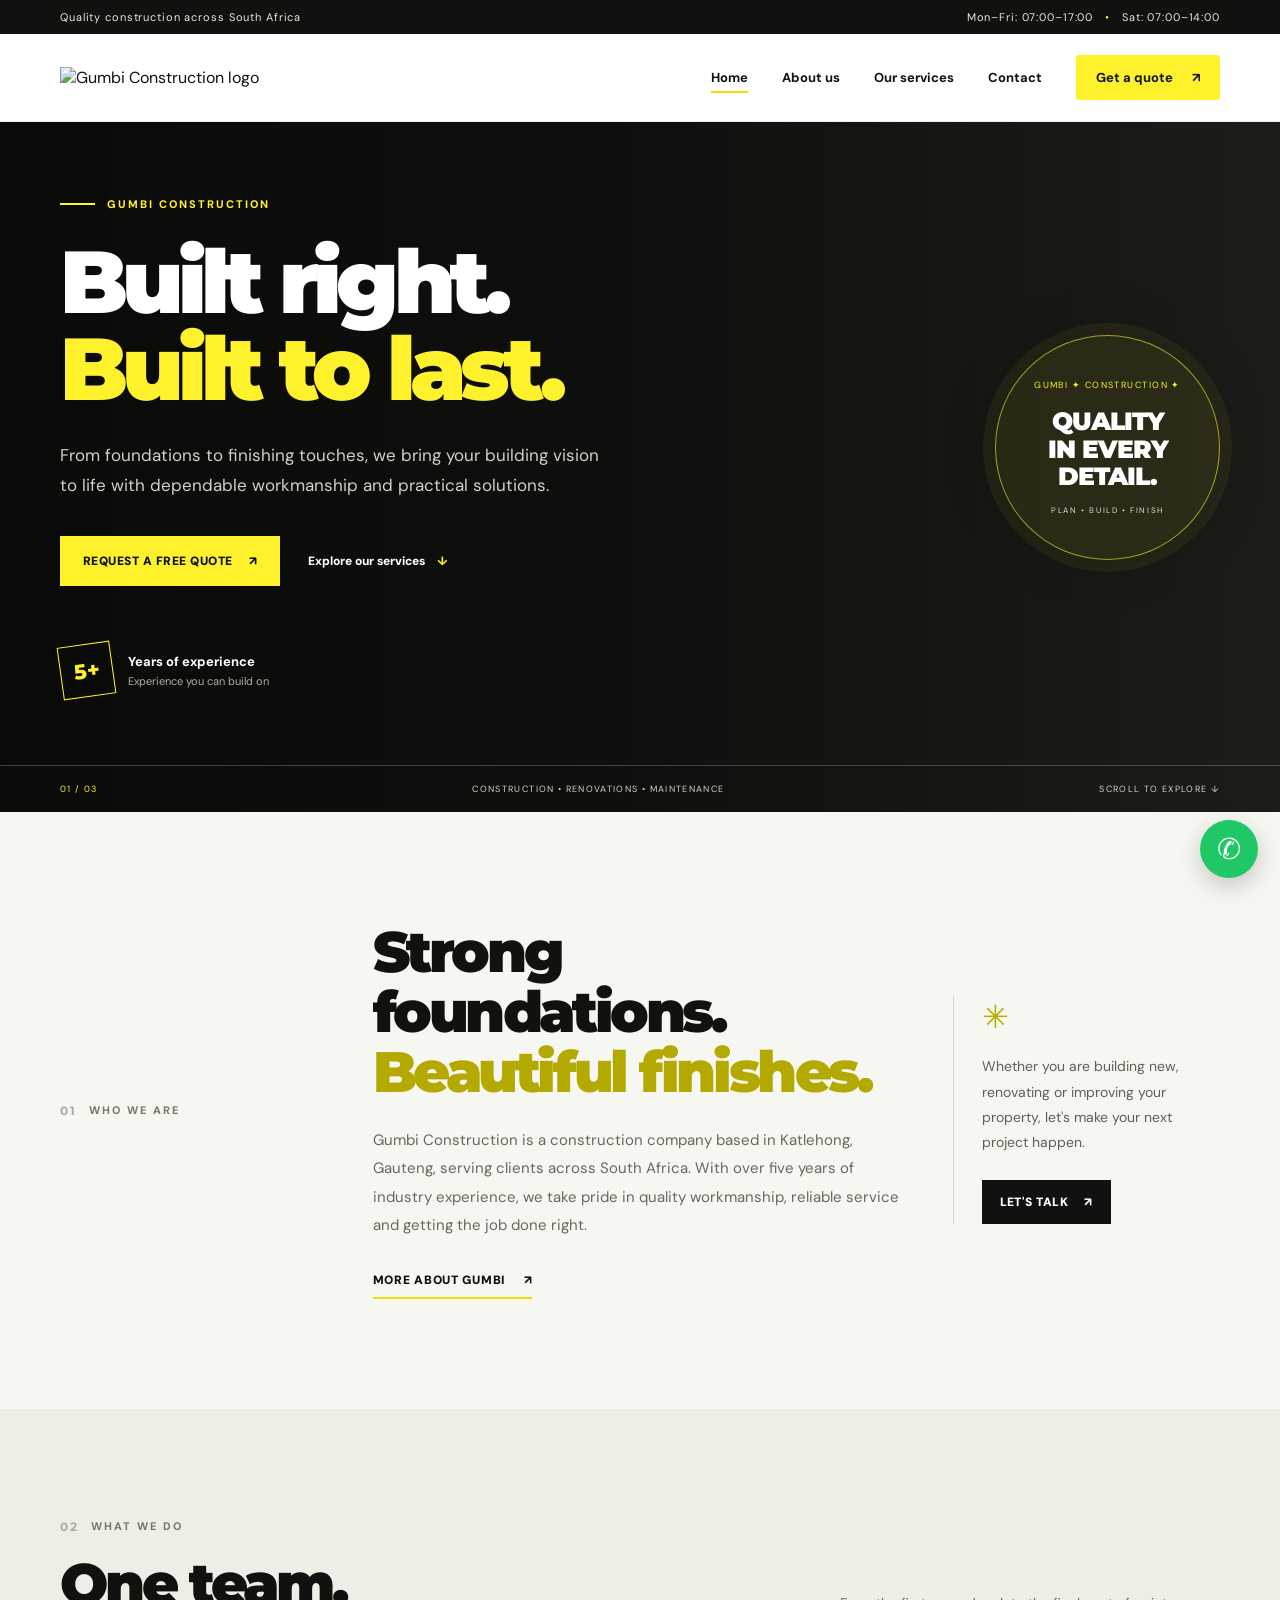
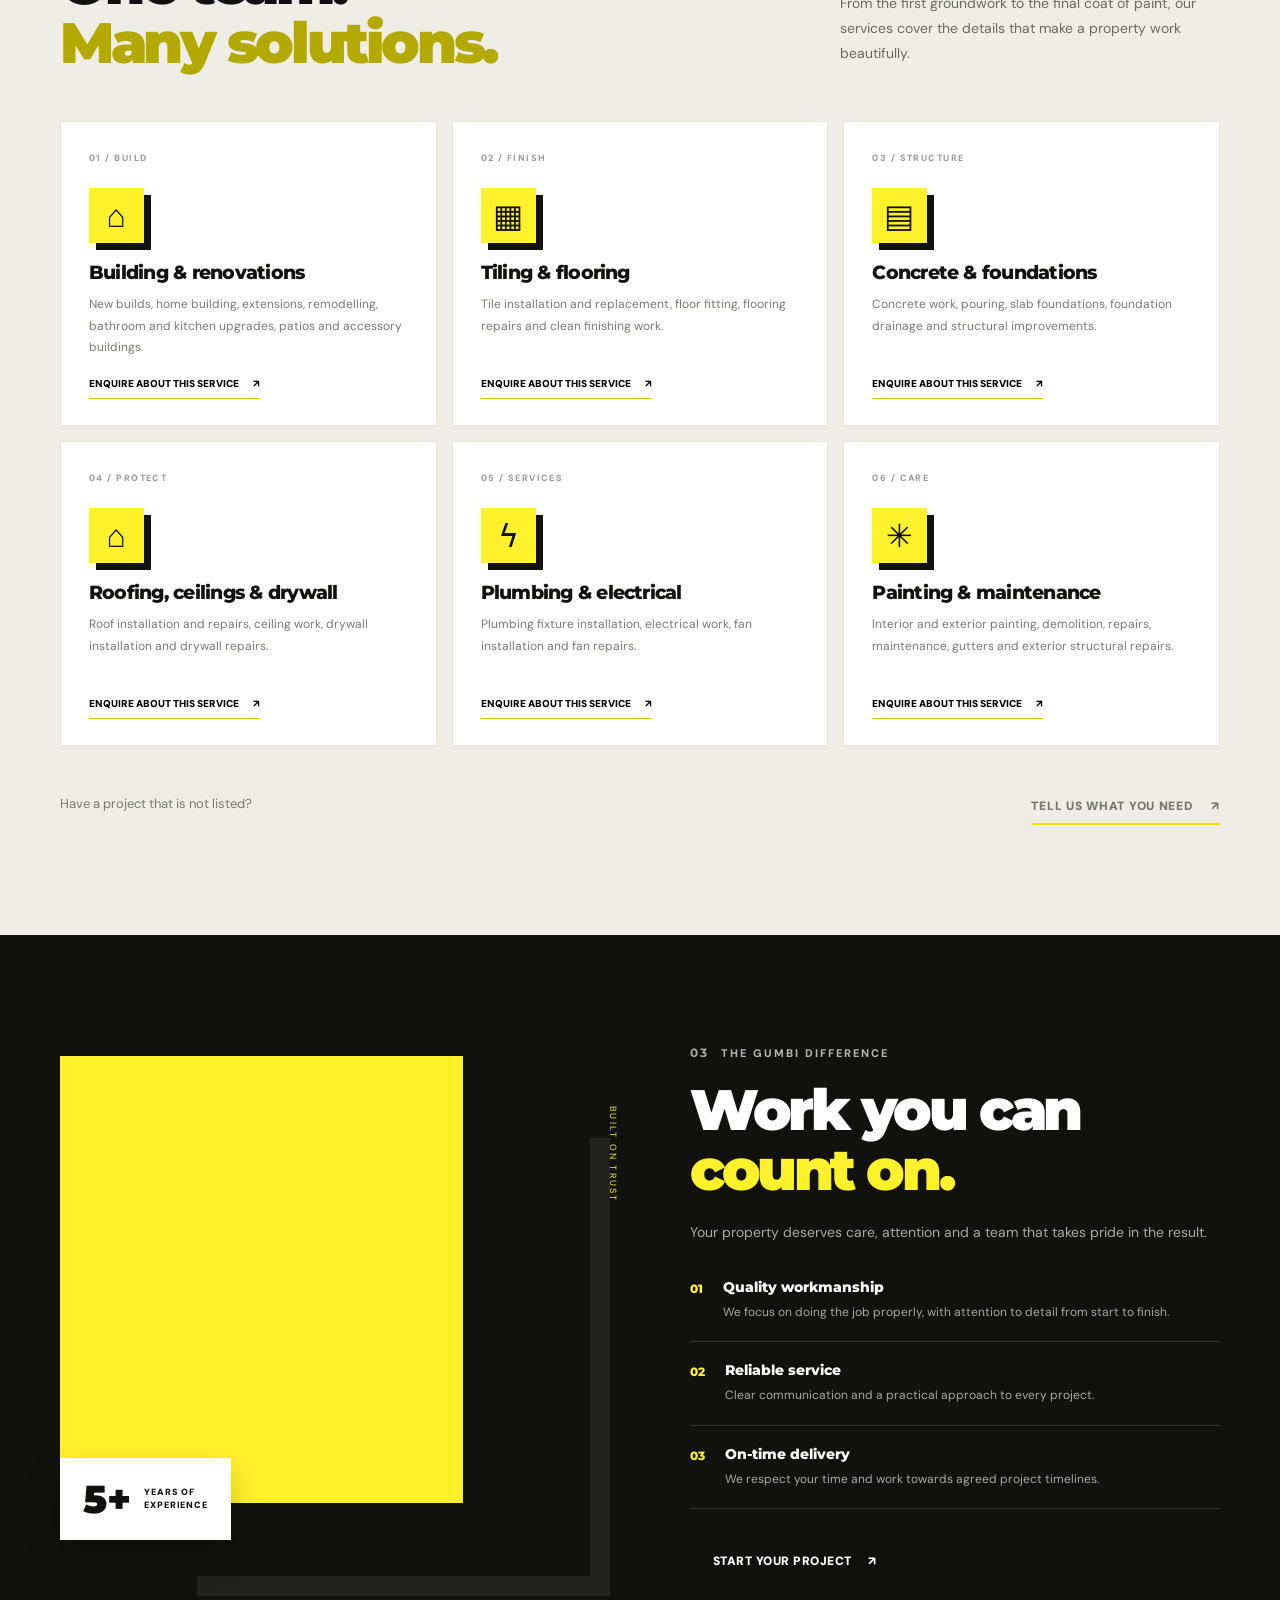
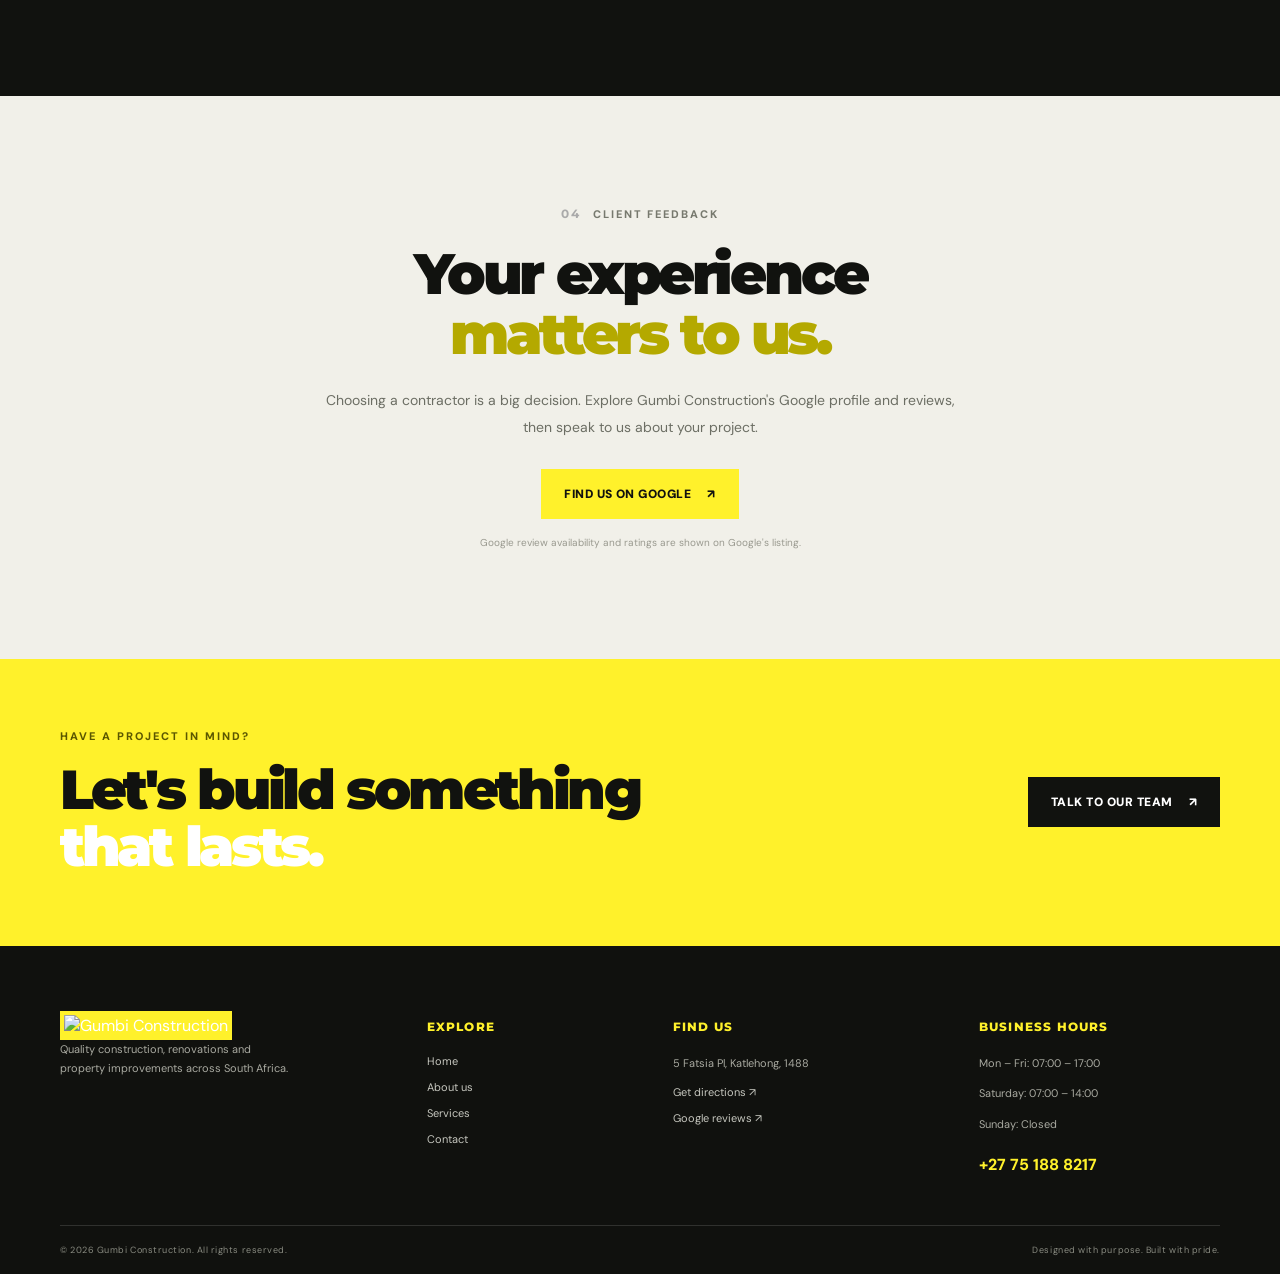
==== index.html @ 424a727c "commit commit" ====
<!DOCTYPE html>
<html lang="en">
<head>
  <meta charset="UTF-8">
  <meta name="viewport" content="width=device-width, initial-scale=1.0">
  <meta name="description" content="Gumbi Construction delivers quality building, renovations, tiling, paving, roofing, plumbing and maintenance across South Africa. Based in Katlehong, Gauteng.">
  <meta name="theme-color" content="#fff12b">
  <title>Gumbi Construction | Built Right. Built to Last.</title>
  <link rel="preconnect" href="https://fonts.googleapis.com">
  <link rel="preconnect" href="https://fonts.gstatic.com" crossorigin>
  <link href="https://fonts.googleapis.com/css2?family=DM+Sans:wght@400;500;600;700;800&family=Montserrat:wght@600;700;800;900&display=swap" rel="stylesheet">
  <link rel="stylesheet" href="style.css">
</head>
<body>
  <div class="top-strip"><div class="container top-inner"><span>Quality construction across South Africa</span><span>Mon–Fri: 07:00–17:00 <i>•</i> Sat: 07:00–14:00</span></div></div>
  <header class="site-header">
    <div class="container nav-wrap">
      <a class="brand" href="index.html" aria-label="Gumbi Construction home"><img src="assets/gumbi-logo.png" alt="Gumbi Construction logo"></a>
      <button class="menu-toggle" aria-label="Open navigation" aria-expanded="false"><span></span><span></span><span></span></button>
      <nav class="main-nav">
        <a class="active" href="index.html">Home</a><a href="about.html">About us</a><a href="#services">Our services</a><a href="contact.html">Contact</a>
        <a class="nav-cta wa-link" href="#">Get a quote <span>↗</span></a>
      </nav>
    </div>
  </header>

  <main>
    <section class="hero">
      <div class="hero-shade"></div>
      <div class="container hero-content">
        <div class="hero-copy reveal">
          <span class="eyebrow"><span class="eyebrow-line"></span> GUMBI CONSTRUCTION</span>
          <h1>Built right.<br><em>Built to last.</em></h1>
          <p>From foundations to finishing touches, we bring your building vision to life with dependable workmanship and practical solutions.</p>
          <div class="hero-actions"><a class="btn btn-yellow wa-link" href="#">Request a free quote <span>↗</span></a><a class="text-link" href="#services">Explore our services <span>↓</span></a></div>
          <div class="hero-proof"><div class="proof-mark">5+</div><div><strong>Years of experience</strong><small>Experience you can build on</small></div></div>
        </div>
        <div class="hero-stamp reveal"><div class="stamp-ring">GUMBI <span>✦</span> CONSTRUCTION <span>✦</span></div><strong>QUALITY<br>IN EVERY<br>DETAIL.</strong><small>PLAN • BUILD • FINISH</small></div>
      </div>
      <div class="hero-bottom"><span>01 / 03</span><span>CONSTRUCTION • RENOVATIONS • MAINTENANCE</span><span>SCROLL TO EXPLORE ↓</span></div>
    </section>

    <section class="intro section-pad">
      <div class="container intro-grid">
        <div class="section-kicker reveal"><span>01</span> WHO WE ARE</div>
        <div class="intro-main reveal"><h2>Strong foundations.<br><em>Beautiful finishes.</em></h2><p>Gumbi Construction is a construction company based in Katlehong, Gauteng, serving clients across South Africa. With over five years of industry experience, we take pride in quality workmanship, reliable service and getting the job done right.</p><a class="under-link" href="about.html">More about Gumbi <span>↗</span></a></div>
        <div class="intro-note reveal"><span class="note-icon">✳</span><p>Whether you are building new, renovating or improving your property, let's make your next project happen.</p><a class="btn btn-dark wa-link" href="#">Let's talk <span>↗</span></a></div>
      </div>
    </section>

    <section class="services section-pad" id="services">
      <div class="container">
        <div class="section-heading reveal"><div><div class="section-kicker"><span>02</span> WHAT WE DO</div><h2>One team.<br><em>Many solutions.</em></h2></div><p>From the first groundwork to the final coat of paint, our services cover the details that make a property work beautifully.</p></div>
        <div class="service-grid">
          <article class="service-card tilt-card reveal" data-service="New builds and renovations"><div class="service-number">01 / BUILD</div><div class="service-icon">⌂</div><h3>Building & renovations</h3><p>New builds, home building, extensions, remodelling, bathroom and kitchen upgrades, patios and accessory buildings.</p><button class="service-link service-wa" data-service="Building and renovations">Enquire about this service <span>↗</span></button></article>
          <article class="service-card tilt-card reveal" data-service="Tiling and flooring"><div class="service-number">02 / FINISH</div><div class="service-icon">▦</div><h3>Tiling & flooring</h3><p>Tile installation and replacement, floor fitting, flooring repairs and clean finishing work.</p><button class="service-link service-wa" data-service="Tiling and flooring">Enquire about this service <span>↗</span></button></article>
          <article class="service-card tilt-card reveal" data-service="Concrete and foundations"><div class="service-number">03 / STRUCTURE</div><div class="service-icon">▤</div><h3>Concrete & foundations</h3><p>Concrete work, pouring, slab foundations, foundation drainage and structural improvements.</p><button class="service-link service-wa" data-service="Concrete and foundations">Enquire about this service <span>↗</span></button></article>
          <article class="service-card tilt-card reveal" data-service="Roofing, ceilings and drywall"><div class="service-number">04 / PROTECT</div><div class="service-icon">⌂</div><h3>Roofing, ceilings & drywall</h3><p>Roof installation and repairs, ceiling work, drywall installation and drywall repairs.</p><button class="service-link service-wa" data-service="Roofing, ceilings and drywall">Enquire about this service <span>↗</span></button></article>
          <article class="service-card tilt-card reveal" data-service="Plumbing and electrical"><div class="service-number">05 / SERVICES</div><div class="service-icon">ϟ</div><h3>Plumbing & electrical</h3><p>Plumbing fixture installation, electrical work, fan installation and fan repairs.</p><button class="service-link service-wa" data-service="Plumbing and electrical">Enquire about this service <span>↗</span></button></article>
          <article class="service-card tilt-card reveal" data-service="Painting and property maintenance"><div class="service-number">06 / CARE</div><div class="service-icon">✳</div><h3>Painting & maintenance</h3><p>Interior and exterior painting, demolition, repairs, maintenance, gutters and exterior structural repairs.</p><button class="service-link service-wa" data-service="Painting and property maintenance">Enquire about this service <span>↗</span></button></article>
        </div>
        <div class="services-foot"><span>Have a project that is not listed?</span><a class="under-link" href="contact.html">Tell us what you need <span>↗</span></a></div>
      </div>
    </section>

    <section class="why section-pad">
      <div class="container why-grid">
        <div class="why-visual reveal"><div class="yellow-block"></div><div class="why-photo"></div><div class="experience-card"><strong>5+</strong><span>YEARS OF<br>EXPERIENCE</span></div><div class="vertical-label">BUILT ON TRUST</div></div>
        <div class="why-copy reveal"><div class="section-kicker"><span>03</span> THE GUMBI DIFFERENCE</div><h2>Work you can<br><em>count on.</em></h2><p class="muted">Your property deserves care, attention and a team that takes pride in the result.</p><div class="benefit"><b>01</b><div><h3>Quality workmanship</h3><p>We focus on doing the job properly, with attention to detail from start to finish.</p></div></div><div class="benefit"><b>02</b><div><h3>Reliable service</h3><p>Clear communication and a practical approach to every project.</p></div></div><div class="benefit"><b>03</b><div><h3>On-time delivery</h3><p>We respect your time and work towards agreed project timelines.</p></div></div><a class="btn btn-dark wa-link" href="#">Start your project <span>↗</span></a></div>
      </div>
    </section>

    <section class="reviews section-pad">
      <div class="container review-inner reveal"><div class="section-kicker"><span>04</span> CLIENT FEEDBACK</div><h2>Your experience<br><em>matters to us.</em></h2><p>Choosing a contractor is a big decision. Explore Gumbi Construction's Google profile and reviews, then speak to us about your project.</p><a class="btn btn-yellow" href="https://www.google.com/maps/search/?api=1&query=Gumbi+Construction+5+Fatsia+Pl+Katlehong+1488" target="_blank" rel="noopener">Find us on Google <span>↗</span></a><small>Google review availability and ratings are shown on Google's listing.</small></div>
    </section>

    <section class="cta-band"><div class="container cta-content"><div><span class="eyebrow">HAVE A PROJECT IN MIND?</span><h2>Let's build something<br><em>that lasts.</em></h2></div><a class="btn btn-dark wa-link" href="#">Talk to our team <span>↗</span></a></div></section>
  </main>

  <footer class="footer"><div class="container footer-grid"><div><img class="footer-logo" src="assets/gumbi-logo.png" alt="Gumbi Construction"><p>Quality construction, renovations and property improvements across South Africa.</p></div><div><h4>Explore</h4><a href="index.html">Home</a><a href="about.html">About us</a><a href="#services">Services</a><a href="contact.html">Contact</a></div><div><h4>Find us</h4><p>5 Fatsia Pl, Katlehong, 1488</p><a href="https://www.google.com/maps/search/?api=1&query=5+Fatsia+Pl+Katlehong+1488" target="_blank" rel="noopener">Get directions ↗</a><a href="https://www.google.com/maps/search/?api=1&query=Gumbi+Construction+Katlehong" target="_blank" rel="noopener">Google reviews ↗</a></div><div><h4>Business hours</h4><p>Mon – Fri: 07:00 – 17:00</p><p>Saturday: 07:00 – 14:00</p><p>Sunday: Closed</p><a class="footer-phone" href="tel:+27751888217">+27 75 188 8217</a></div></div><div class="container footer-bottom"><span>© <span id="year"></span> Gumbi Construction. All rights reserved.</span><span>Designed with purpose. Built with pride.</span></div></footer>
  <a class="floating-wa wa-link" href="#" aria-label="Chat to Gumbi Construction on WhatsApp">✆</a>
  <script src="script.js"></script>
</body>
</html>
---- style.css ----
/* Gumbi Construction — charcoal, construction yellow and clean architectural typography */
:root{--yellow:#fff12b;--yellow-deep:#f2df00;--ink:#11120f;--ink2:#20211d;--muted:#777970;--paper:#f7f7f1;--white:#fff;--line:rgba(17,18,15,.13);--font:'DM Sans',sans-serif;--display:'Montserrat',sans-serif}
*{box-sizing:border-box}html{scroll-behavior:smooth;scroll-padding-top:95px}body{margin:0;background:var(--paper);color:var(--ink);font-family:var(--font);overflow-x:hidden}a{color:inherit;text-decoration:none}button,input,textarea,select{font:inherit}.container{width:min(1160px,calc(100% - 48px));margin:auto}.top-strip{background:var(--ink);color:#e8e8df;font-size:11px;letter-spacing:.08em}.top-inner{display:flex;justify-content:space-between;padding:10px 0}.top-inner i{color:var(--yellow);font-style:normal;margin:0 8px}.site-header{height:88px;background:rgba(255,255,255,.94);position:sticky;top:0;z-index:1000;backdrop-filter:blur(14px);border-bottom:1px solid rgba(0,0,0,.06)}.nav-wrap{height:100%;display:flex;align-items:center;justify-content:space-between}.brand img{width:115px;height:82px;object-fit:contain}.main-nav{display:flex;align-items:center;gap:34px;font-size:13px;font-weight:700}.main-nav>a:not(.nav-cta){position:relative;padding:10px 0}.main-nav>a:not(.nav-cta):after{content:"";position:absolute;bottom:3px;left:0;width:0;height:2px;background:var(--yellow-deep);transition:.3s}.main-nav>a:hover:after,.main-nav>a.active:after{width:100%}.nav-cta{background:var(--yellow);padding:14px 20px;border-radius:3px}.nav-cta span,.btn span{margin-left:16px}.menu-toggle{display:none;border:0;background:none;padding:8px}.menu-toggle span{display:block;width:25px;height:2px;background:#111;margin:5px}
.hero{min-height:690px;position:relative;color:white;background:#24251f url('https://images.unsplash.com/photo-1503387762-592deb58ef4e?auto=format&fit=crop&w=2000&q=85') center/cover no-repeat;isolation:isolate}.hero-shade{position:absolute;inset:0;background:linear-gradient(90deg,rgba(8,9,7,.92) 0%,rgba(8,9,7,.76) 48%,rgba(8,9,7,.28) 100%);z-index:-1}.hero-content{min-height:650px;display:flex;align-items:center;justify-content:space-between;gap:30px;padding:70px 0}.hero-copy{max-width:660px}.eyebrow,.section-kicker{font-size:11px;font-weight:800;letter-spacing:.18em}.eyebrow{display:flex;align-items:center;gap:12px;color:var(--yellow)}.eyebrow-line{width:35px;height:2px;background:var(--yellow)}h1,h2,h3,p{margin-top:0}.hero h1,.page-hero h1{font:900 clamp(48px,7vw,88px)/.99 var(--display);letter-spacing:-.065em;margin:27px 0}.hero h1 em,.page-hero h1 em,.intro h2 em,.section-heading h2 em,.why h2 em,.review-inner h2 em,.cta-content h2 em,.about-text h2 em,.contact-info h2 em,.map-heading h2 em{font-style:normal;color:var(--yellow)}.hero-copy>p{font-size:17px;line-height:1.8;color:#d0d1c9;max-width:560px}.hero-actions{display:flex;align-items:center;gap:28px;margin-top:35px}.btn{display:inline-flex;align-items:center;justify-content:center;border:0;padding:17px 23px;font-size:12px;font-weight:900;letter-spacing:.04em;text-transform:uppercase;transition:transform .25s,box-shadow .25s;cursor:pointer}.btn:hover{transform:translateY(-4px);box-shadow:0 12px 25px #0002}.btn-yellow{background:var(--yellow);color:var(--ink)}.btn-dark{background:var(--ink);color:white}.text-link{font-size:12px;font-weight:800}.text-link span{color:var(--yellow);margin-left:9px}.hero-proof{display:flex;align-items:center;gap:15px;margin-top:58px}.proof-mark{width:53px;height:53px;border:1px solid var(--yellow);color:var(--yellow);display:grid;place-items:center;font:800 21px var(--display);transform:rotate(-8deg)}.hero-proof strong,.hero-proof small{display:block}.hero-proof strong{font-size:13px}.hero-proof small{font-size:11px;color:#aeb0a8;margin-top:4px}.hero-stamp{width:225px;height:225px;border:1px solid rgba(255,241,43,.6);border-radius:50%;display:flex;flex-direction:column;align-items:center;justify-content:center;text-align:center;transform:rotate(9deg);background:rgba(255,241,43,.08);backdrop-filter:blur(5px);box-shadow:0 0 0 12px rgba(255,241,43,.05),0 0 55px #0003}.stamp-ring{font-size:9px;letter-spacing:.16em;color:var(--yellow);margin-bottom:17px}.hero-stamp>strong{font:900 25px/1.1 var(--display);letter-spacing:-.04em}.hero-stamp>small{font-size:8px;letter-spacing:.2em;margin-top:14px;color:#ddd}.hero-bottom{position:absolute;bottom:0;left:0;right:0;border-top:1px solid #ffffff38;padding:17px max(24px,calc((100% - 1160px)/2));display:flex;justify-content:space-between;color:#d4d4ca;font-size:9px;letter-spacing:.15em}.hero-bottom span:first-child{color:var(--yellow)}
.section-pad{padding:110px 0}.intro-grid{display:grid;grid-template-columns:1fr 2fr 1fr;gap:45px}.section-kicker{color:#77796e;display:flex;align-items:center;gap:12px}.section-kicker span{color:#aaa;font:700 12px var(--display)}.intro h2,.section-heading h2,.why h2,.review-inner h2,.about-text h2,.contact-info h2{font:900 clamp(36px,4.7vw,57px)/1.05 var(--display);letter-spacing:-.06em;margin:0 0 24px}.intro h2 em,.section-heading h2 em,.about-text h2 em,.contact-info h2 em,.map-heading h2 em{color:#b4a900}.intro-main p,.about-text p{color:#66695f;line-height:1.9;font-size:15px;max-width:660px}.under-link{display:inline-block;font-size:12px;font-weight:900;text-transform:uppercase;letter-spacing:.06em;border-bottom:2px solid var(--yellow-deep);padding:0 0 9px;margin-top:17px}.under-link span{margin-left:15px}.intro-note{border-left:1px solid var(--line);padding-left:28px;align-self:center}.note-icon{font-size:32px;color:#b7ad00}.intro-note p{font-size:14px;line-height:1.8;color:#5e6058;margin:16px 0 25px}.intro-note .btn{padding:14px 18px}
.services{background:#eeeee7}.section-heading{display:flex;justify-content:space-between;align-items:end;margin-bottom:48px;gap:35px}.section-heading h2{margin:20px 0 0}.section-heading>p{max-width:380px;color:#696b62;line-height:1.8;font-size:14px;margin-bottom:7px}.service-grid{display:grid;grid-template-columns:repeat(3,1fr);gap:15px;perspective:1200px}.service-card{background:#fff;padding:30px 28px 26px;min-height:290px;border:1px solid #e5e5dc;position:relative;transform-style:preserve-3d;transition:box-shadow .3s,border-color .3s;overflow:hidden}.service-card:before{content:"";position:absolute;inset:0 auto 0 0;width:4px;background:var(--yellow);transform:scaleY(0);transform-origin:bottom;transition:transform .35s}.service-card:hover{box-shadow:0 22px 50px #18190f16;border-color:#ded400}.service-card:hover:before{transform:scaleY(1)}.service-number{font-size:9px;letter-spacing:.16em;color:#999;font-weight:800}.service-icon{width:55px;height:55px;background:var(--yellow);display:grid;place-items:center;font:32px var(--display);margin:24px 0 18px;transform:translateZ(25px);box-shadow:7px 7px 0 #111}.service-card h3{font:800 19px var(--display);letter-spacing:-.04em;margin-bottom:10px}.service-card p{color:#77796f;font-size:12px;line-height:1.8;min-height:65px}.service-link{border:0;border-bottom:1px solid #d2c600;padding:0 0 8px;background:none;font-size:10px;font-weight:900;text-transform:uppercase;cursor:pointer}.service-link span{margin-left:12px}.services-foot{display:flex;justify-content:space-between;align-items:center;margin-top:35px;font-size:13px;color:#77796f}
.why{background:var(--ink);color:white}.why-grid{display:grid;grid-template-columns:1fr 1fr;gap:100px;align-items:center}.why-visual{height:520px;position:relative}.yellow-block{position:absolute;width:76%;height:86%;left:0;top:0;background:var(--yellow)}.why-photo{position:absolute;right:0;bottom:0;width:78%;height:88%;background:url('https://images.unsplash.com/photo-1504307651254-35680f356dfd?auto=format&fit=crop&w=1000&q=85') center/cover;box-shadow:20px 20px 0 #ffffff12;filter:saturate(.75)}.experience-card{position:absolute;left:0;bottom:36px;background:white;color:var(--ink);padding:17px 23px;display:flex;align-items:center;gap:13px;box-shadow:0 15px 35px #0003}.experience-card strong{font:900 39px var(--display)}.experience-card span{font-size:9px;line-height:1.4;font-weight:900;letter-spacing:.1em}.vertical-label{position:absolute;right:-29px;top:50px;writing-mode:vertical-rl;font-size:9px;letter-spacing:.25em;color:var(--yellow)}.why .section-kicker{color:#b5b6ac}.why h2{margin:20px 0}.why h2 em,.review-inner h2 em,.cta-content h2 em{color:var(--yellow)}.muted{color:#a8aaa1;line-height:1.8;font-size:14px}.benefit{display:flex;gap:20px;padding:19px 0;border-bottom:1px solid #ffffff24}.benefit>b{font:800 12px var(--display);color:var(--yellow);padding-top:3px}.benefit h3{font:800 14px var(--display);margin-bottom:6px}.benefit p{font-size:12px;line-height:1.7;color:#a8aaa1;margin:0}.why-copy>.btn{margin-top:27px}
.reviews{background:#f1f0e9;text-align:center}.review-inner{max-width:650px;margin:auto}.review-inner .section-kicker{justify-content:center}.review-inner h2{margin:23px 0}.review-inner h2 em{color:#b4a900}.review-inner p{color:#6c6e64;line-height:1.9;font-size:14px}.review-inner .btn{margin-top:15px}.review-inner small{display:block;color:#99998f;font-size:10px;margin-top:17px}
.cta-band{background:var(--yellow);padding:70px 0}.cta-content{display:flex;align-items:center;justify-content:space-between;gap:25px}.cta-content .eyebrow{color:#5b5700}.cta-content h2{font:900 clamp(35px,4.5vw,55px)/1.04 var(--display);letter-spacing:-.06em;margin:18px 0 0}.cta-content h2 em{color:#fff}
.footer{background:#10110e;color:white;padding:65px 0 0}.footer-grid{display:grid;grid-template-columns:1.6fr 1fr 1.3fr 1.2fr;gap:45px;padding-bottom:50px}.footer-logo{width:125px;height:95px;object-fit:contain;background:var(--yellow);padding:4px}.footer-grid p{font-size:11px;color:#a9aaa1;line-height:1.8;max-width:230px}.footer-grid h4{font:800 12px var(--display);margin:8px 0 20px;color:var(--yellow);text-transform:uppercase;letter-spacing:.1em}.footer-grid>div>a:not(.footer-phone){display:block;font-size:11px;color:#c6c7bf;margin:12px 0}.footer-phone{display:inline-block;margin-top:8px;color:var(--yellow);font-weight:800}.footer-bottom{border-top:1px solid #ffffff22;padding:18px 0;display:flex;justify-content:space-between;color:#898b81;font-size:9px;letter-spacing:.06em}.floating-wa{position:fixed;z-index:900;right:22px;bottom:22px;width:58px;height:58px;border-radius:50%;display:grid;place-items:center;background:#20c767;color:white;font-size:29px;box-shadow:0 8px 25px #0003;transition:.25s}.floating-wa:hover{transform:translateY(-5px) scale(1.06)}
.page-hero{min-height:440px;background:#1b1c17;color:white;position:relative;display:flex;align-items:center;overflow:hidden}.page-hero:before{content:"";position:absolute;inset:0;background:linear-gradient(90deg,#10110ef2,#10110e9c),url('https://images.unsplash.com/photo-1541888946425-d81bb19240f5?auto=format&fit=crop&w=1800&q=80') center/cover}.page-hero-content{position:relative;padding:75px 0}.page-hero h1{font-size:clamp(48px,7vw,78px);margin:24px 0}.page-hero p{color:#c7c8bf;font-size:15px}.breadcrumb{font-size:10px;letter-spacing:.1em;color:#a9aaa1;margin-top:35px}.breadcrumb a{color:var(--yellow)}.about-intro{display:grid;grid-template-columns:1fr 2fr;gap:70px}.about-text h2{margin-bottom:25px}.about-text .btn{margin-top:18px}.about-values{background:#eeeee7}.values-grid{display:grid;grid-template-columns:repeat(3,1fr);gap:16px}.value-card{background:white;padding:30px;min-height:220px;border-bottom:4px solid var(--yellow)}.value-card>span{color:#a99f00;font:800 12px var(--display)}.value-card h3{font:800 20px var(--display);margin:35px 0 12px}.value-card p{color:#77796f;font-size:12px;line-height:1.8;margin:0}
.contact-section{background:#f7f7f1}.contact-grid{display:grid;grid-template-columns:.9fr 1.1fr;gap:90px}.contact-info h2{margin:20px 0}.contact-info h2 em{color:#b4a900}.contact-detail{display:flex;align-items:center;gap:17px;padding:19px 0;border-bottom:1px solid var(--line)}.detail-icon{width:43px;height:43px;background:var(--yellow);display:grid;place-items:center;font-size:20px}.contact-detail small,.contact-detail strong{display:block}.contact-detail small{font-size:9px;letter-spacing:.15em;color:#92948a;font-weight:800;margin-bottom:5px}.contact-detail strong{font-size:13px}.hours-card{background:#eeeee7;padding:23px;margin-top:28px}.hours-card h3{font:800 14px var(--display);margin-bottom:17px}.hours-card div{display:flex;justify-content:space-between;font-size:11px;padding:9px 0;border-top:1px solid #dcdcd2}.hours-card b{font-weight:800}.hours-card .closed{color:#a29a00}.contact-form-card{background:white;padding:40px;box-shadow:0 20px 60px #18190f0c}.form-tag{font-size:9px;letter-spacing:.18em;font-weight:900;color:#a69c00}.contact-form-card h3{font:900 26px var(--display);letter-spacing:-.04em;margin:16px 0 8px}.contact-form-card>p{color:#85877d;font-size:12px;line-height:1.7;margin-bottom:25px}.contact-form-card label{display:block;font-size:10px;font-weight:800;margin:17px 0 7px}.contact-form-card input,.contact-form-card select,.contact-form-card textarea{width:100%;padding:13px 14px;border:1px solid #e4e4dc;background:#fafaf7;outline:none;font-size:12px;border-radius:0}.contact-form-card input:focus,.contact-form-card select:focus,.contact-form-card textarea:focus{border-color:#b6aa00;box-shadow:0 0 0 3px #fff12b40}.contact-form-card textarea{resize:vertical}.submit-btn{width:100%;margin-top:20px}.form-note{display:block;color:#99998f;font-size:9px;margin-top:12px;text-align:center}.map-section{padding:0 0 90px;background:#f7f7f1}.map-heading{padding-bottom:28px}.map-heading h2{font:900 36px var(--display);letter-spacing:-.05em;margin:17px 0 10px}.map-heading h2 em{color:#b4a900}.map-heading p{color:#77796f;font-size:12px}.map-heading .under-link{margin-top:0}.map-section iframe{width:100%;height:350px;border:0;filter:grayscale(1) contrast(.9)}
.reveal{opacity:0;transform:translateY(28px);transition:opacity .75s ease,transform .75s cubic-bezier(.2,.7,.2,1)}.reveal.visible{opacity:1;transform:translateY(0)}
@media(max-width:900px){.main-nav{gap:18px}.hero-stamp{width:175px;height:175px}.hero-stamp>strong{font-size:20px}.intro-grid{grid-template-columns:1fr 2fr}.intro-note{grid-column:2;border-left:0;border-top:1px solid var(--line);padding:20px 0 0}.why-grid{gap:55px}.footer-grid{grid-template-columns:repeat(2,1fr);gap:35px}.contact-grid{gap:40px}}
@media(max-width:700px){.container{width:min(100% - 36px,560px)}.top-inner{justify-content:center;text-align:center}.top-inner span:last-child{display:none}.site-header{height:72px}.brand img{width:94px;height:67px}.menu-toggle{display:block;z-index:1002}.main-nav{position:absolute;top:72px;left:0;right:0;background:white;display:flex;flex-direction:column;align-items:stretch;gap:0;padding:0 24px;max-height:0;overflow:hidden;transition:max-height .35s ease, padding .35s}.main-nav.open{max-height:390px;padding:14px 24px 24px;box-shadow:0 15px 20px #0001}.main-nav>a:not(.nav-cta){padding:14px 0;border-bottom:1px solid #eee}.nav-cta{margin-top:14px;text-align:center}.hero{min-height:690px;background-position:58% center}.hero-content{min-height:640px;padding:70px 0 100px}.hero-copy{max-width:100%}.hero h1{font-size:clamp(49px,13vw,72px)}.hero-copy>p{font-size:14px}.hero-stamp{display:none}.hero-actions{align-items:flex-start;flex-direction:column;gap:20px}.hero-proof{margin-top:40px}.hero-bottom{padding:13px 18px}.hero-bottom span:nth-child(2){display:none}.section-pad{padding:75px 0}.intro-grid{grid-template-columns:1fr;gap:25px}.intro-note{grid-column:auto}.intro h2,.section-heading h2,.why h2,.review-inner h2,.about-text h2,.contact-info h2{font-size:39px}.section-heading{display:block;margin-bottom:32px}.section-heading>p{margin-top:18px}.service-grid{grid-template-columns:1fr;gap:12px}.service-card{min-height:0;padding:25px}.service-card p{min-height:0}.service-icon{margin:18px 0}.services-foot{align-items:flex-start;flex-direction:column;gap:0}.why-grid{grid-template-columns:1fr;gap:55px}.why-visual{height:390px;width:calc(100% - 20px)}.why-photo{width:82%;height:88%}.vertical-label{right:-19px}.cta-content{align-items:flex-start;flex-direction:column}.cta-band{padding:55px 0}.footer-grid{grid-template-columns:1fr 1fr;gap:30px 18px}.footer-grid>div:first-child{grid-column:1/-1}.footer-bottom{gap:10px;flex-direction:column}.page-hero{min-height:390px}.page-hero-content{padding:65px 0}.page-hero h1{font-size:54px}.about-intro{grid-template-columns:1fr;gap:28px}.values-grid{grid-template-columns:1fr}.value-card{min-height:0}.value-card h3{margin:22px 0 10px}.contact-grid{grid-template-columns:1fr;gap:45px}.contact-form-card{padding:25px 20px}.map-section iframe{height:280px}.floating-wa{width:54px;height:54px;right:15px;bottom:15px}}
@media(prefers-reduced-motion:reduce){*,*:before,*:after{scroll-behavior:auto!important;transition:none!important;animation:none!important}.reveal{opacity:1;transform:none}}
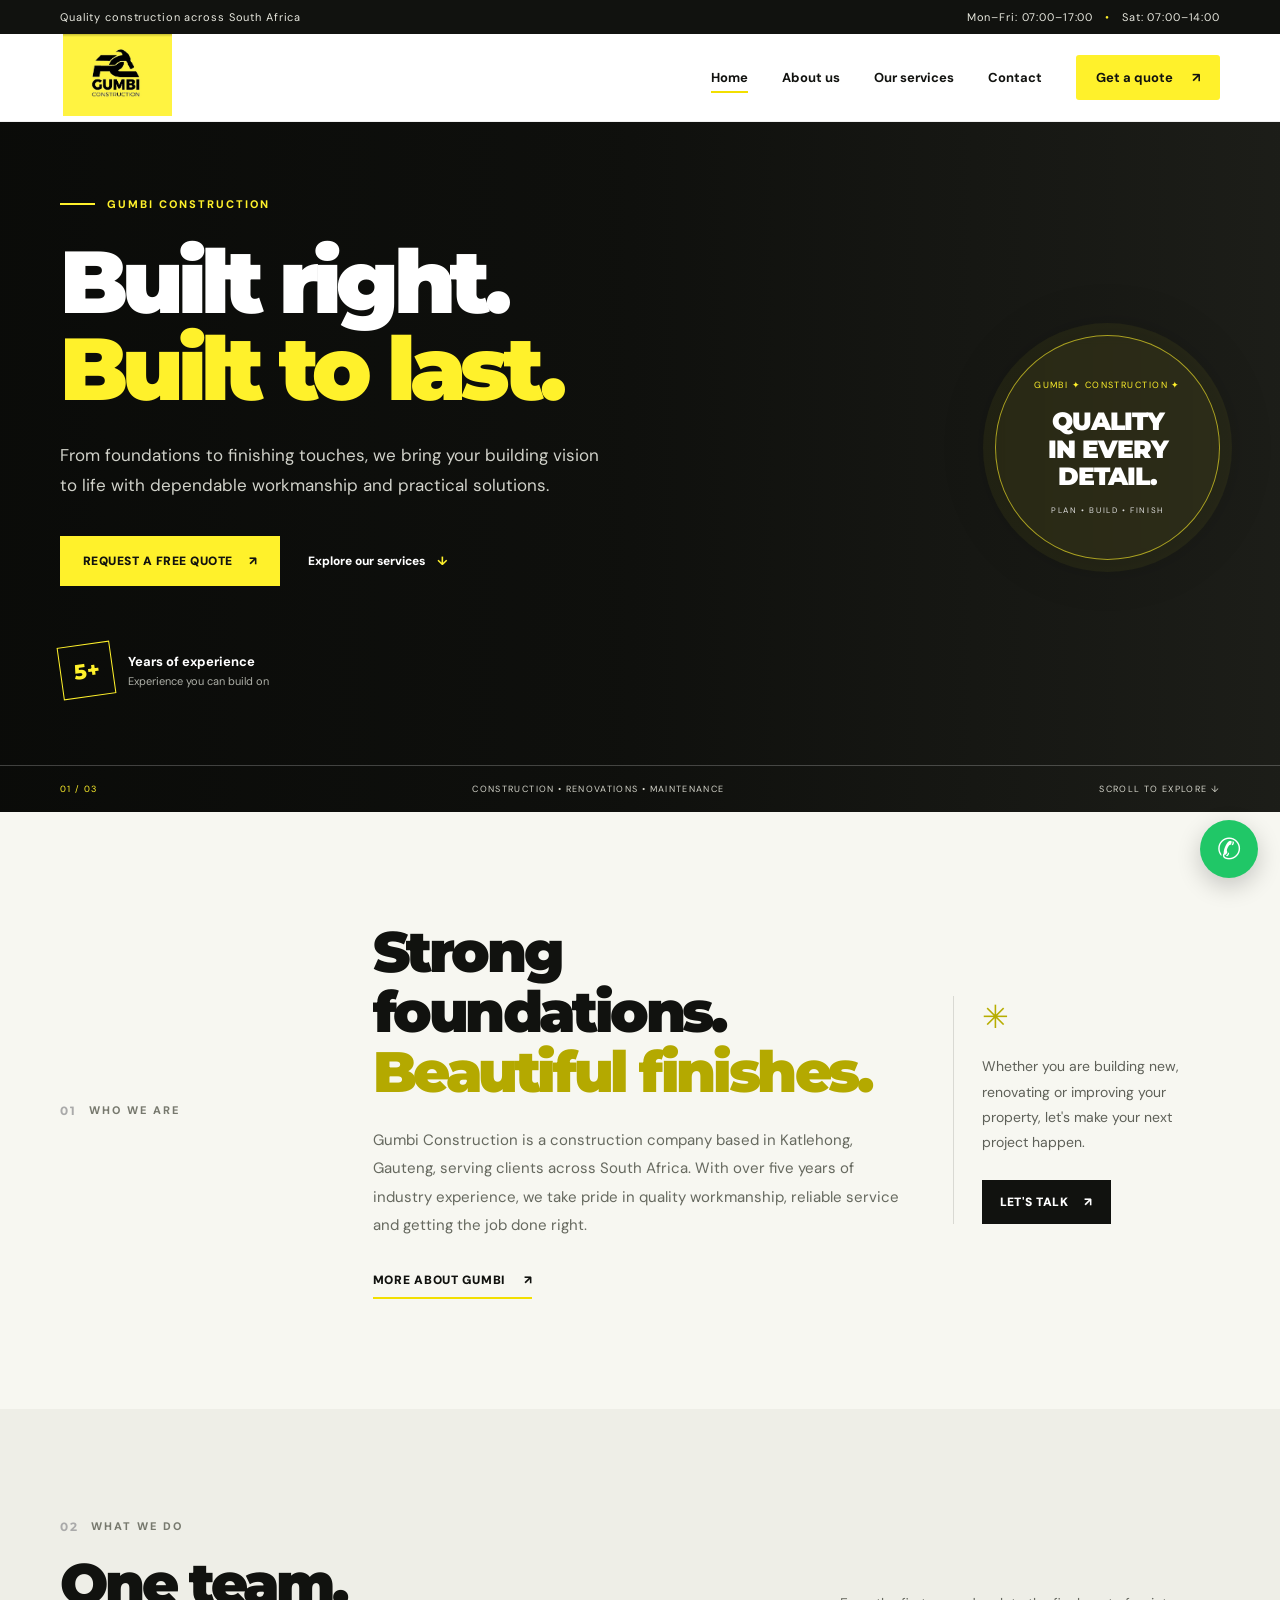
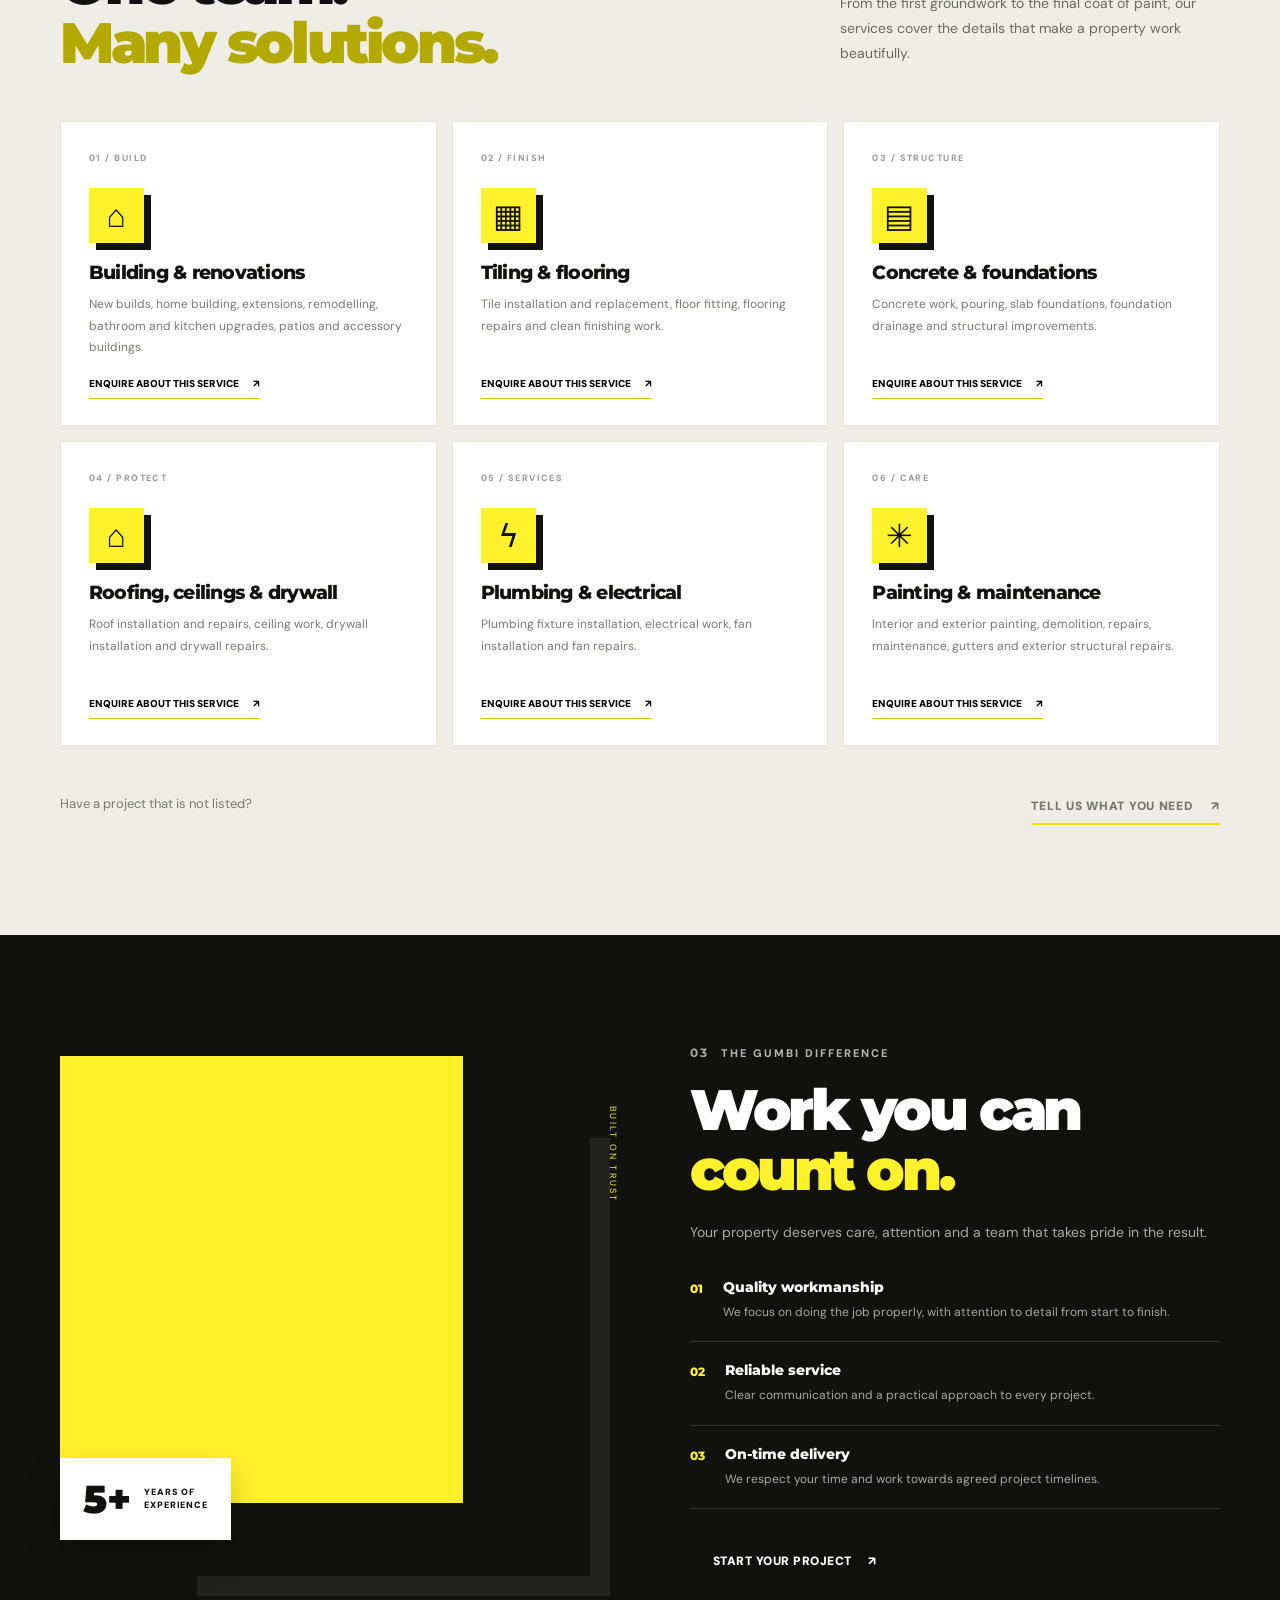
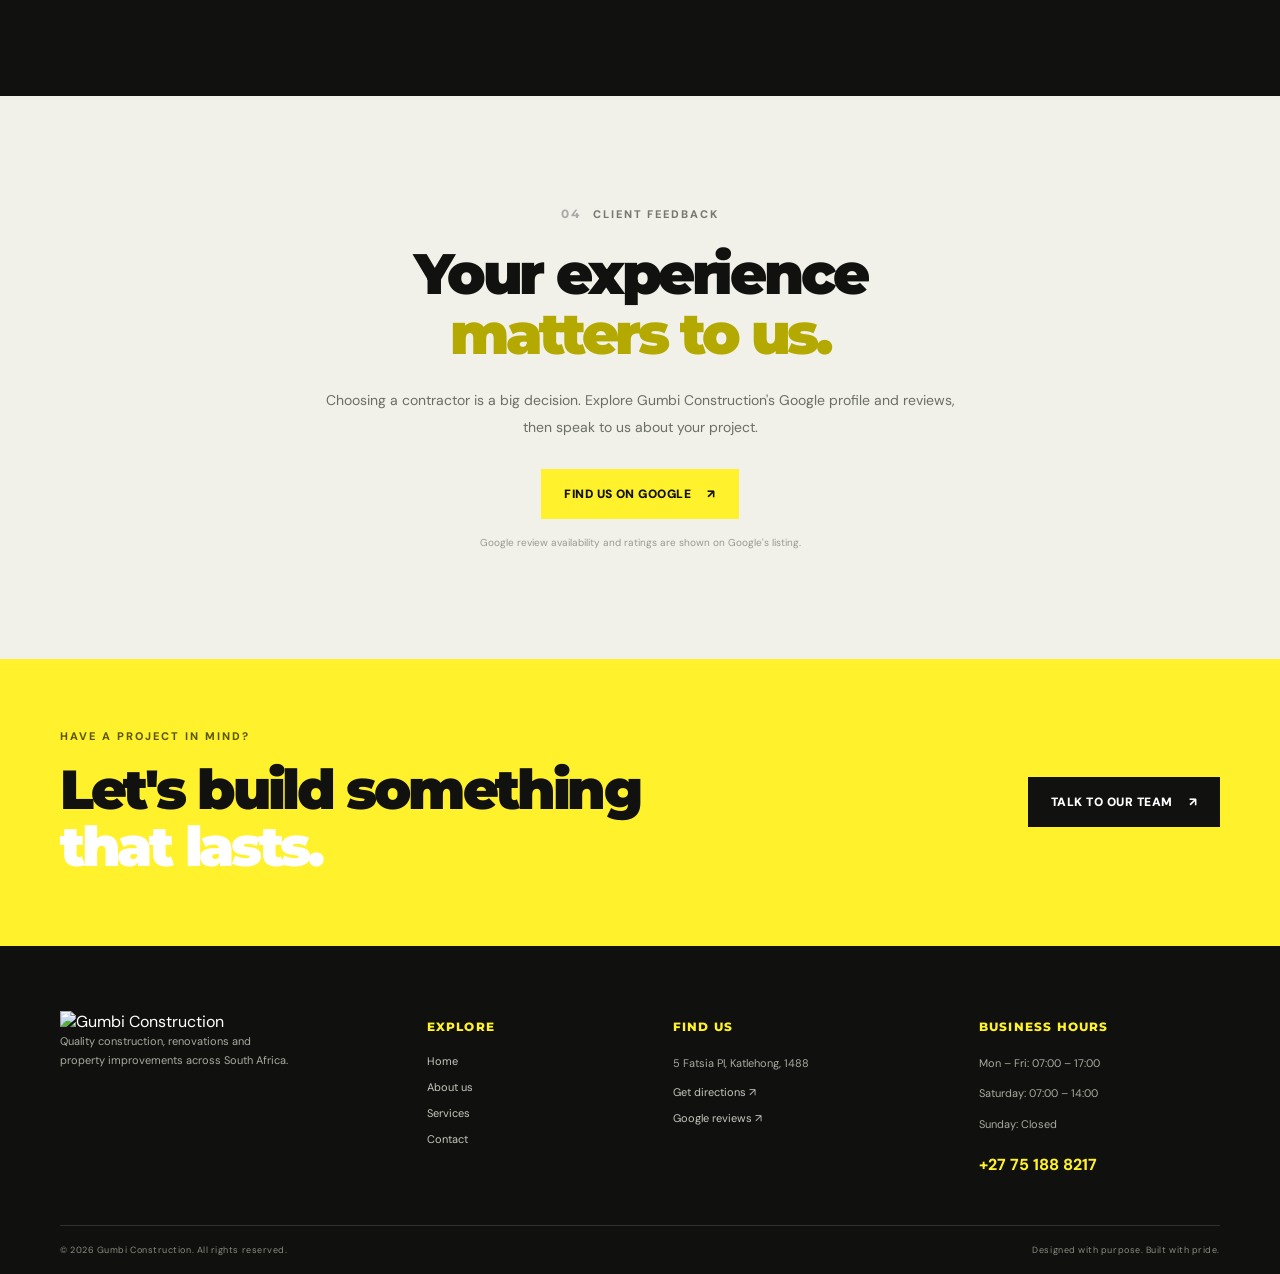
==== commit 628eb98b: "Fix logo image source in index.html" ====
--- a/index.html
+++ b/index.html
@@ -15,7 +15,7 @@
   <div class="top-strip"><div class="container top-inner"><span>Quality construction across South Africa</span><span>Mon–Fri: 07:00–17:00 <i>•</i> Sat: 07:00–14:00</span></div></div>
   <header class="site-header">
     <div class="container nav-wrap">
-      <a class="brand" href="index.html" aria-label="Gumbi Construction home"><img src="assets/gumbi-logo.png" alt="Gumbi Construction logo"></a>
+      <a class="brand" href="index.html" aria-label="Gumbi Construction home"><img src="gumbi-logo.png" alt="Gumbi Construction logo"></a>
       <button class="menu-toggle" aria-label="Open navigation" aria-expanded="false"><span></span><span></span><span></span></button>
       <nav class="main-nav">
         <a class="active" href="index.html">Home</a><a href="about.html">About us</a><a href="#services">Our services</a><a href="contact.html">Contact</a>
@@ -77,8 +77,8 @@
     <section class="cta-band"><div class="container cta-content"><div><span class="eyebrow">HAVE A PROJECT IN MIND?</span><h2>Let's build something<br><em>that lasts.</em></h2></div><a class="btn btn-dark wa-link" href="#">Talk to our team <span>↗</span></a></div></section>
   </main>
 
-  <footer class="footer"><div class="container footer-grid"><div><img class="footer-logo" src="assets/gumbi-logo.png" alt="Gumbi Construction"><p>Quality construction, renovations and property improvements across South Africa.</p></div><div><h4>Explore</h4><a href="index.html">Home</a><a href="about.html">About us</a><a href="#services">Services</a><a href="contact.html">Contact</a></div><div><h4>Find us</h4><p>5 Fatsia Pl, Katlehong, 1488</p><a href="https://www.google.com/maps/search/?api=1&query=5+Fatsia+Pl+Katlehong+1488" target="_blank" rel="noopener">Get directions ↗</a><a href="https://www.google.com/maps/search/?api=1&query=Gumbi+Construction+Katlehong" target="_blank" rel="noopener">Google reviews ↗</a></div><div><h4>Business hours</h4><p>Mon – Fri: 07:00 – 17:00</p><p>Saturday: 07:00 – 14:00</p><p>Sunday: Closed</p><a class="footer-phone" href="tel:+27751888217">+27 75 188 8217</a></div></div><div class="container footer-bottom"><span>© <span id="year"></span> Gumbi Construction. All rights reserved.</span><span>Designed with purpose. Built with pride.</span></div></footer>
+  <footer class="footer"><div class="container footer-grid"><div><img class="gumbi-logo.png" src="assets/gumbi-logo.png" alt="Gumbi Construction"><p>Quality construction, renovations and property improvements across South Africa.</p></div><div><h4>Explore</h4><a href="index.html">Home</a><a href="about.html">About us</a><a href="#services">Services</a><a href="contact.html">Contact</a></div><div><h4>Find us</h4><p>5 Fatsia Pl, Katlehong, 1488</p><a href="https://www.google.com/maps/search/?api=1&query=5+Fatsia+Pl+Katlehong+1488" target="_blank" rel="noopener">Get directions ↗</a><a href="https://www.google.com/maps/search/?api=1&query=Gumbi+Construction+Katlehong" target="_blank" rel="noopener">Google reviews ↗</a></div><div><h4>Business hours</h4><p>Mon – Fri: 07:00 – 17:00</p><p>Saturday: 07:00 – 14:00</p><p>Sunday: Closed</p><a class="footer-phone" href="tel:+27751888217">+27 75 188 8217</a></div></div><div class="container footer-bottom"><span>© <span id="year"></span> Gumbi Construction. All rights reserved.</span><span>Designed with purpose. Built with pride.</span></div></footer>
   <a class="floating-wa wa-link" href="#" aria-label="Chat to Gumbi Construction on WhatsApp">✆</a>
   <script src="script.js"></script>
 </body>
-</html>+</html>
